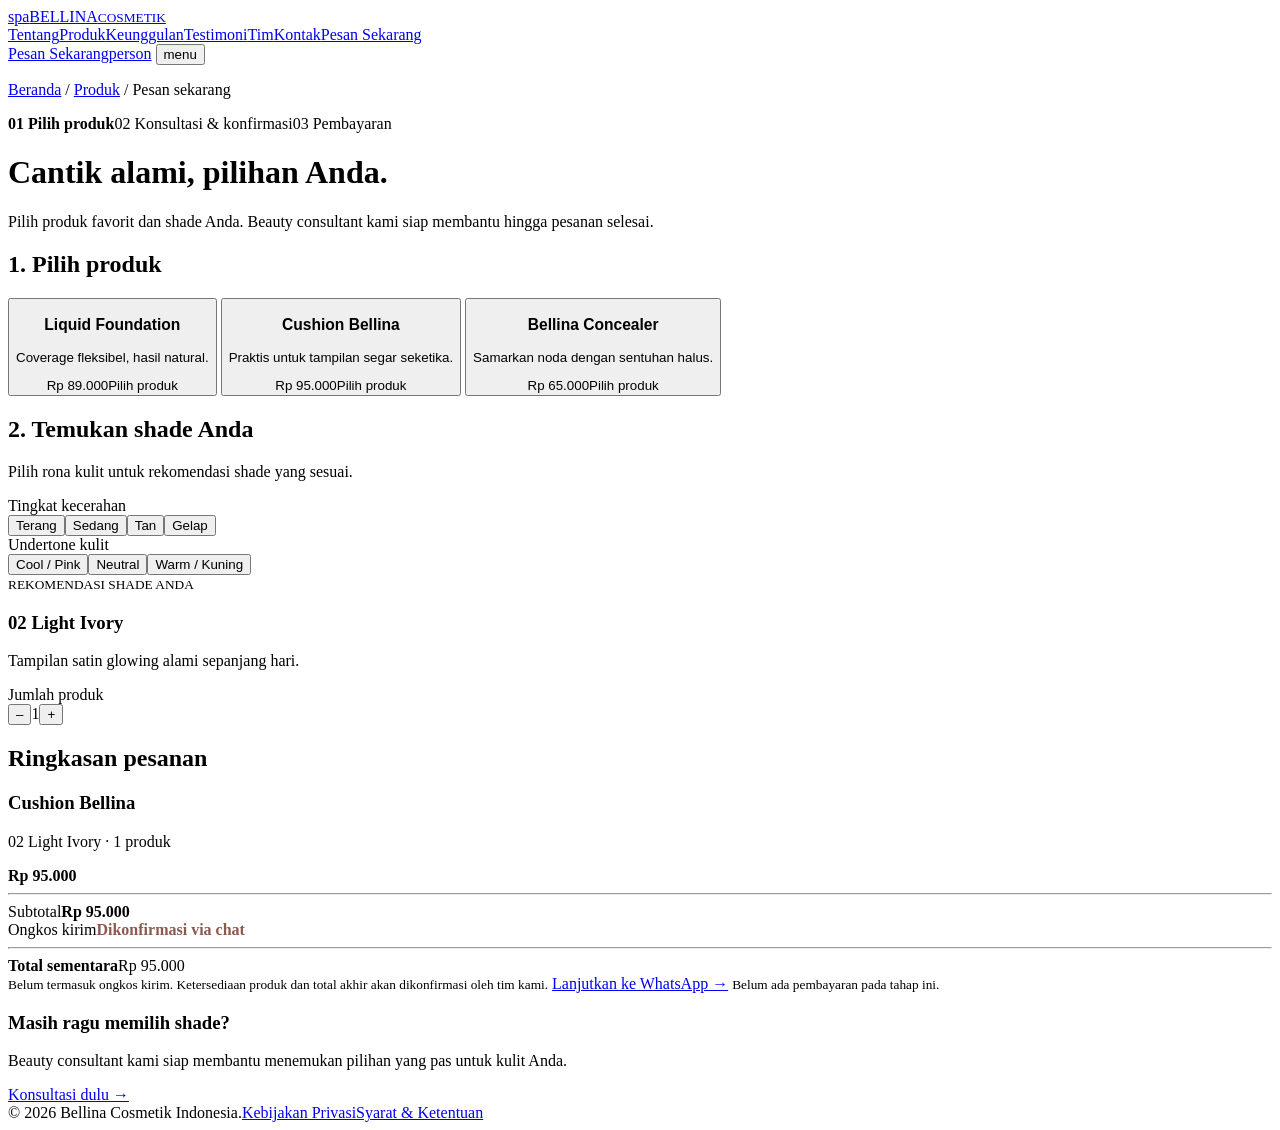
==== pesan.html @ e4ff0bbd "Add files via upload" ====
<!DOCTYPE html>
<html lang="id">
<head>
<meta charset="UTF-8">
<meta name="viewport" content="width=device-width, initial-scale=1">
<title>Pesan Sekarang — Bellina Cosmetik</title>
<link rel="preconnect" href="https://fonts.googleapis.com">
<link rel="preconnect" href="https://fonts.gstatic.com" crossorigin>
<link href="https://fonts.googleapis.com/css2?family=Playfair+Display:ital,wght@0,600;0,700;1,400&family=Plus+Jakarta+Sans:wght@400;500;600;700;800&family=Material+Symbols+Outlined:wght@300..500&display=swap" rel="stylesheet">
<link rel="stylesheet" href="css/style.css">
</head>
<body class="pgb">
<header class="nav"><div class="wrap bar">
  <a class="logo" href="index.html"><span class="ms">spa</span><span>BELLINA<small>COSMETIK</small></span></a>
  <nav id="menu">
    <a href="index.html#tentang">Tentang</a><a href="index.html#produk">Produk</a><a href="index.html#keunggulan">Keunggulan</a><a href="index.html#testimoni">Testimoni</a><a href="index.html#tim">Tim</a><a href="index.html#kontak">Kontak</a><a class="mo" href="pesan.html">Pesan Sekarang</a>
  </nav>
  <div class="nr"><a class="btn" href="pesan.html">Pesan Sekarang</a><a class="us" href="index.html#kontak" aria-label="Akun"><span class="ms">person</span></a>
  <button id="burger" aria-label="Buka menu" aria-expanded="false" aria-controls="menu"><span class="ms">menu</span></button></div>
</div></header>

<main class="pg"><div class="wrap">
  <p class="crumb"><a href="index.html">Beranda</a> / <a href="index.html#produk">Produk</a> / Pesan sekarang</p>
  <div class="steps"><b>01 Pilih produk</b><span>02 Konsultasi &amp; konfirmasi</span><span>03 Pembayaran</span></div>
  <h1>Cantik alami, pilihan Anda.</h1>
  <p class="lead">Pilih produk favorit dan shade Anda. Beauty consultant kami siap membantu hingga pesanan selesai.</p>

  <h2>1. Pilih produk</h2>
  <div class="g3">
    <button class="pc" data-p="foundation"><div class="th" style="--img:url(../assets/foundation.jpg)"></div><div class="in2"><h3>Liquid Foundation</h3><p>Coverage fleksibel, hasil natural.</p><div class="pr"><span>Rp 89.000</span><span class="tag">Pilih produk</span></div></div></button>
    <button class="pc" data-p="cushion"><div class="th" style="--img:url(../assets/cushion.jpg)"></div><div class="in2"><h3>Cushion Bellina</h3><p>Praktis untuk tampilan segar seketika.</p><div class="pr"><span>Rp 95.000</span><span class="tag">Pilih produk</span></div></div></button>
    <button class="pc" data-p="concealer"><div class="th" style="--img:url(../assets/concealer.jpg)"></div><div class="in2"><h3>Bellina Concealer</h3><p>Samarkan noda dengan sentuhan halus.</p><div class="pr"><span>Rp 65.000</span><span class="tag">Pilih produk</span></div></div></button>
  </div>

  <div class="lay">
    <div class="cd">
      <h2>2. Temukan shade Anda</h2>
      <p style="color:var(--mu)">Pilih rona kulit untuk rekomendasi shade yang sesuai.</p>
      <div class="lb">Tingkat kecerahan</div>
      <div class="opts"><button class="opt" data-t="0">Terang</button><button class="opt" data-t="1">Sedang</button><button class="opt" data-t="2">Tan</button><button class="opt" data-t="3">Gelap</button></div>
      <div class="lb">Undertone kulit</div>
      <div class="opts"><button class="opt" data-u="0">Cool / Pink</button><button class="opt" data-u="1">Neutral</button><button class="opt" data-u="2">Warm / Kuning</button></div>
      <div class="res" aria-live="polite"><span class="dot" id="sumDot"></span><div><small>REKOMENDASI SHADE ANDA</small><h3 id="shName">02 Light Ivory</h3><p>Tampilan satin glowing alami sepanjang hari.</p></div></div>
      <div class="qty"><span>Jumlah produk</span><div><button data-q="-1" aria-label="Kurangi jumlah">–</button><span id="qty">1</span><button data-q="1" aria-label="Tambah jumlah">+</button></div></div>
    </div>

    <aside class="cd sum" aria-label="Ringkasan pesanan">
      <h2>Ringkasan pesanan</h2>
      <div class="sh"><span class="th" id="sumImg" style="--img:url(../assets/cushion.jpg)"></span><div><h3 id="sumName">Cushion Bellina</h3><p id="sumShade">02 Light Ivory · 1 produk</p><b id="sumPrice">Rp 95.000</b></div></div>
      <hr>
      <div class="rw"><span>Subtotal</span><b id="sumSub">Rp 95.000</b></div>
      <div class="rw"><span>Ongkos kirim</span><b style="color:#8A5A4F">Dikonfirmasi via chat</b></div>
      <hr>
      <div class="rw" style="align-items:center"><b>Total sementara</b><span class="tot" id="sumTot">Rp 95.000</span></div>
      <small>Belum termasuk ongkos kirim. Ketersediaan produk dan total akhir akan dikonfirmasi oleh tim kami.</small>
      <a class="btn w" id="waBtn" href="#">Lanjutkan ke WhatsApp →</a>
      <small>Belum ada pembayaran pada tahap ini.</small>
    </aside>
  </div>

  <div class="help"><div><h3>Masih ragu memilih shade?</h3><p>Beauty consultant kami siap membantu menemukan pilihan yang pas untuk kulit Anda.</p></div><a class="btn wh" data-wa href="#">Konsultasi dulu →</a></div>
</div></main>

<footer><div class="wrap"><div class="fb" style="border:0;margin:0;padding:0"><span>© 2026 Bellina Cosmetik Indonesia.</span><span><a href="#">Kebijakan Privasi</a><a href="#">Syarat &amp; Ketentuan</a></span></div></div></footer>
<script src="js/script.js"></script>
</body>
</html>
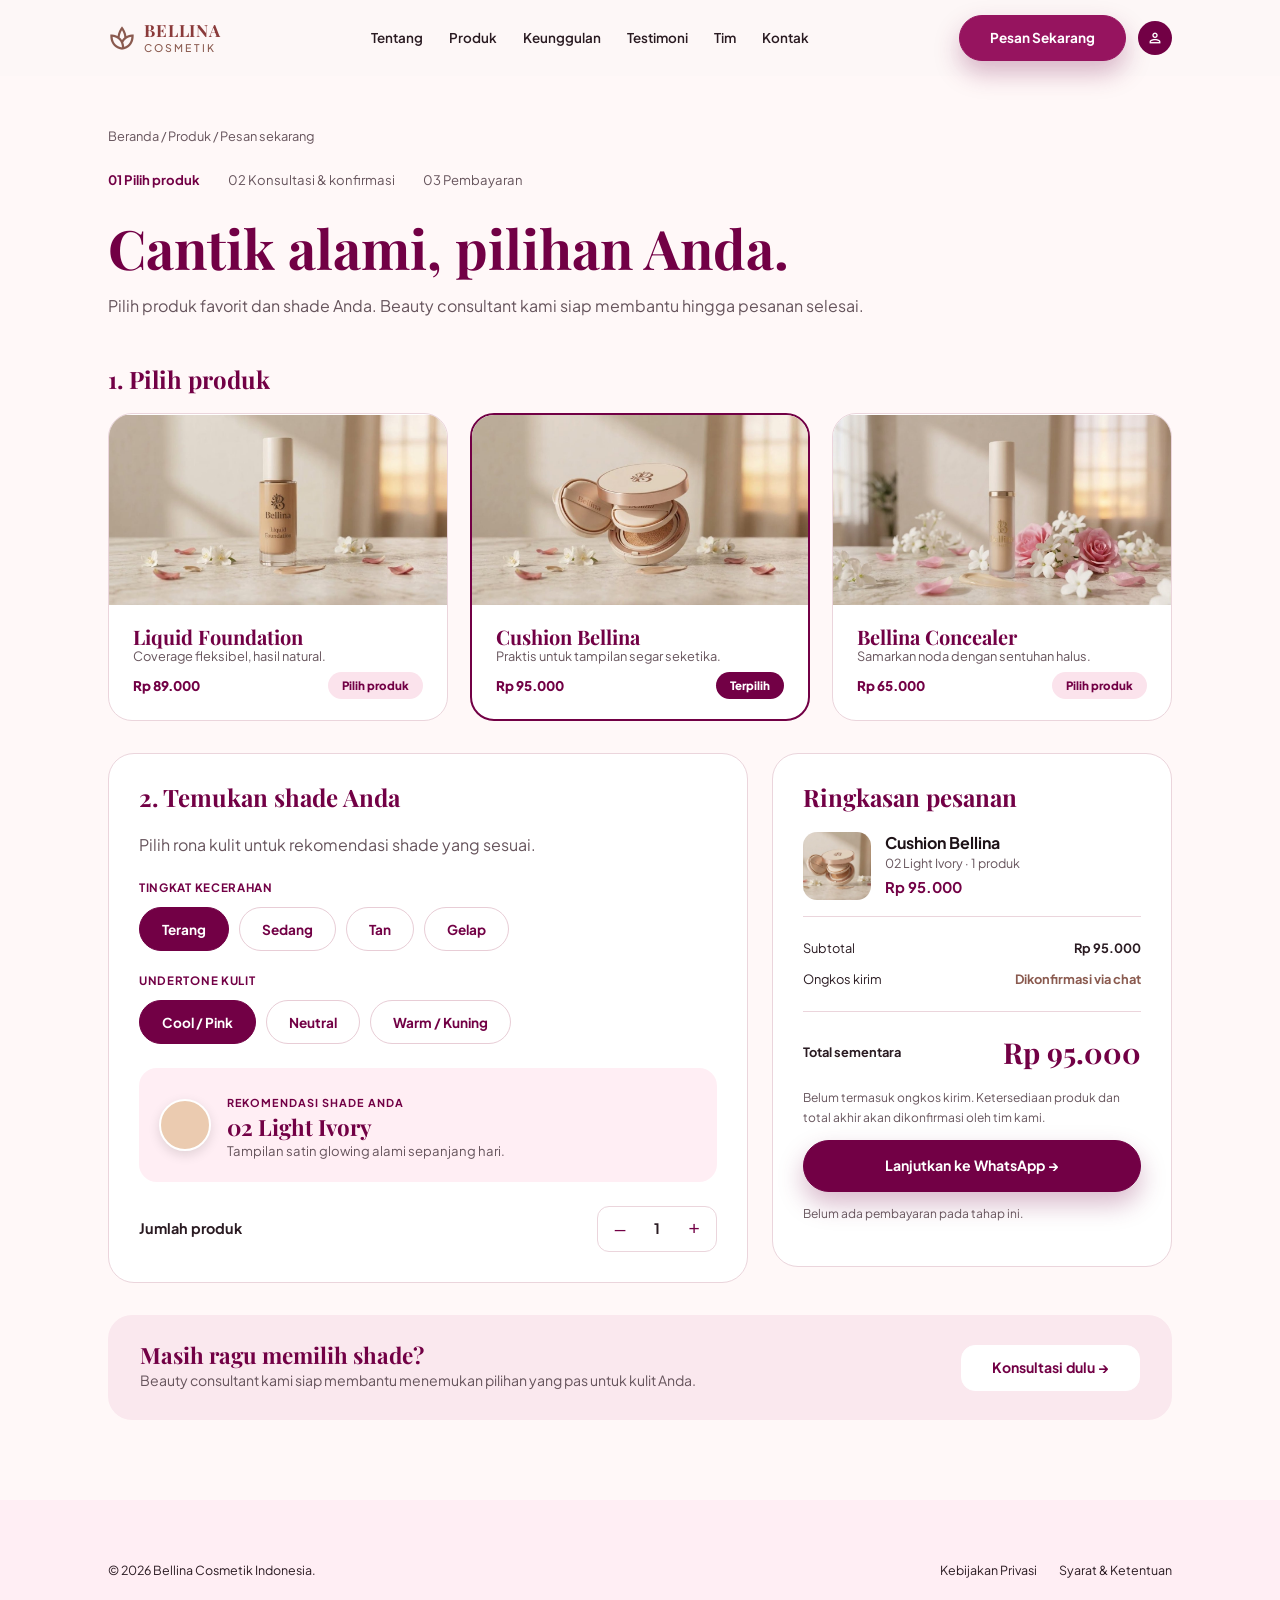
==== commit c347a975: "Add files via upload" ====
--- a/pesan.html
+++ b/pesan.html
@@ -7,7 +7,7 @@
 <link rel="preconnect" href="https://fonts.googleapis.com">
 <link rel="preconnect" href="https://fonts.gstatic.com" crossorigin>
 <link href="https://fonts.googleapis.com/css2?family=Playfair+Display:ital,wght@0,600;0,700;1,400&family=Plus+Jakarta+Sans:wght@400;500;600;700;800&family=Material+Symbols+Outlined:wght@300..500&display=swap" rel="stylesheet">
-<link rel="stylesheet" href="css/style.css">
+<link rel="stylesheet" href="style.css">
 </head>
 <body class="pgb">
 <header class="nav"><div class="wrap bar">
@@ -27,9 +27,9 @@
 
   <h2>1. Pilih produk</h2>
   <div class="g3">
-    <button class="pc" data-p="foundation"><div class="th" style="--img:url(../assets/foundation.jpg)"></div><div class="in2"><h3>Liquid Foundation</h3><p>Coverage fleksibel, hasil natural.</p><div class="pr"><span>Rp 89.000</span><span class="tag">Pilih produk</span></div></div></button>
-    <button class="pc" data-p="cushion"><div class="th" style="--img:url(../assets/cushion.jpg)"></div><div class="in2"><h3>Cushion Bellina</h3><p>Praktis untuk tampilan segar seketika.</p><div class="pr"><span>Rp 95.000</span><span class="tag">Pilih produk</span></div></div></button>
-    <button class="pc" data-p="concealer"><div class="th" style="--img:url(../assets/concealer.jpg)"></div><div class="in2"><h3>Bellina Concealer</h3><p>Samarkan noda dengan sentuhan halus.</p><div class="pr"><span>Rp 65.000</span><span class="tag">Pilih produk</span></div></div></button>
+    <button class="pc" data-p="foundation"><div class="th" style="--img:url(foundation.jpg)"></div><div class="in2"><h3>Liquid Foundation</h3><p>Coverage fleksibel, hasil natural.</p><div class="pr"><span>Rp 89.000</span><span class="tag">Pilih produk</span></div></div></button>
+    <button class="pc" data-p="cushion"><div class="th" style="--img:url(cushion.jpg)"></div><div class="in2"><h3>Cushion Bellina</h3><p>Praktis untuk tampilan segar seketika.</p><div class="pr"><span>Rp 95.000</span><span class="tag">Pilih produk</span></div></div></button>
+    <button class="pc" data-p="concealer"><div class="th" style="--img:url(concealer.jpg)"></div><div class="in2"><h3>Bellina Concealer</h3><p>Samarkan noda dengan sentuhan halus.</p><div class="pr"><span>Rp 65.000</span><span class="tag">Pilih produk</span></div></div></button>
   </div>
 
   <div class="lay">
@@ -46,7 +46,7 @@
 
     <aside class="cd sum" aria-label="Ringkasan pesanan">
       <h2>Ringkasan pesanan</h2>
-      <div class="sh"><span class="th" id="sumImg" style="--img:url(../assets/cushion.jpg)"></span><div><h3 id="sumName">Cushion Bellina</h3><p id="sumShade">02 Light Ivory · 1 produk</p><b id="sumPrice">Rp 95.000</b></div></div>
+      <div class="sh"><span class="th" id="sumImg" style="--img:url(cushion.jpg)"></span><div><h3 id="sumName">Cushion Bellina</h3><p id="sumShade">02 Light Ivory · 1 produk</p><b id="sumPrice">Rp 95.000</b></div></div>
       <hr>
       <div class="rw"><span>Subtotal</span><b id="sumSub">Rp 95.000</b></div>
       <div class="rw"><span>Ongkos kirim</span><b style="color:#8A5A4F">Dikonfirmasi via chat</b></div>
@@ -62,6 +62,6 @@
 </div></main>
 
 <footer><div class="wrap"><div class="fb" style="border:0;margin:0;padding:0"><span>© 2026 Bellina Cosmetik Indonesia.</span><span><a href="#">Kebijakan Privasi</a><a href="#">Syarat &amp; Ketentuan</a></span></div></div></footer>
-<script src="js/script.js"></script>
+<script src="script.js"></script>
 </body>
 </html>
--- a/style.css
+++ b/style.css
@@ -0,0 +1,128 @@
+:root{--m:#96145F;--d:#720045;--ac:#8A5A4F;--pk:#FFEEF4;--ow:#FDF7F7;--bd:#E8CDD6;--p2:#FBE3EC;--tx:#2A1B22;--mu:#66545C;--sh:0 14px 40px rgba(150,20,95,.1)}
+*{box-sizing:border-box;margin:0}
+html{scroll-behavior:smooth;scroll-padding-top:90px}
+body{font:16px/1.65 'Plus Jakarta Sans',sans-serif;color:var(--tx);background:var(--ow);overflow-x:hidden}
+img{max-width:100%;display:block}a{color:inherit;text-decoration:none}ul{padding:0;list-style:none}
+h1,h2,h3{font-family:'Playfair Display',serif;color:var(--d);line-height:1.15;font-weight:700}
+h2{font-size:clamp(2.1rem,4.6vw,3.2rem)}em{font-style:italic;font-weight:400;color:var(--ac)}
+:focus-visible{outline:2px solid var(--m);outline-offset:3px}
+.ms{font:normal 20px/1 'Material Symbols Outlined';display:inline-block;width:1em;height:1em;overflow:hidden;vertical-align:middle;letter-spacing:normal;white-space:nowrap;font-feature-settings:'liga'}
+.wrap{max-width:1120px;margin:auto;padding:0 28px}
+section{padding:110px 0;position:relative}.pk{background:var(--pk)}.ow{background:var(--ow)}
+.head{text-align:center;margin-bottom:64px}.head h2{margin:10px 0 12px}.head p{color:var(--mu);max-width:470px;margin:auto;font-size:.95rem}
+.head::after{content:"";display:block;width:46px;height:1.5px;background:var(--ac);margin:22px auto 0;opacity:.7}
+.eb{display:inline-flex;align-items:center;gap:6px;font-size:.72rem;font-weight:700;letter-spacing:.2em;text-transform:uppercase;color:var(--ac)}.eb .ms{font-size:16px}
+.eb.pill{padding:7px 18px;border-radius:999px;background:var(--p2);border:1px solid #F1C9D8}
+.btn{display:inline-flex;align-items:center;justify-content:center;gap:8px;height:52px;padding:0 30px;border-radius:18px;font-family:inherit;font-weight:700;font-size:.88rem;border:1.5px solid var(--d);background:var(--d);color:#fff;cursor:pointer;transition:.25s;box-shadow:0 12px 26px rgba(114,0,69,.28)}
+.btn:hover{transform:translateY(-2px);background:#58003A}
+.btn.ol{background:transparent;color:var(--d);border-color:#C9A0B0;box-shadow:none}.btn.ol:hover{background:var(--p2)}
+.btn.pl{border-radius:999px}.btn.w{width:100%;border-radius:999px}.btn.sm{height:46px;padding:0 24px;border-radius:14px}
+.nav{position:sticky;top:0;z-index:50;background:rgba(253,247,247,.92);backdrop-filter:blur(14px);transition:box-shadow .3s}.nav.sc{box-shadow:0 6px 24px rgba(150,20,95,.1)}
+.bar{display:flex;align-items:center;justify-content:space-between;height:76px;gap:20px}
+.logo{display:flex;align-items:center;gap:8px;color:#8A3A3A;font:700 1.05rem/1 'Playfair Display',serif;letter-spacing:.05em}.logo .ms{font-size:28px;color:#8A5A4F}
+.logo small{display:block;font:500 .66rem 'Plus Jakarta Sans',sans-serif;letter-spacing:.2em;margin-top:2px;color:var(--ac)}
+#menu{display:flex;align-items:center;gap:26px;font-size:.84rem;font-weight:600}#menu a:not(.btn):hover{color:var(--m)}
+.nr{display:flex;align-items:center;gap:12px}.nr .btn{background:var(--m);border-color:var(--m);border-radius:999px;height:46px;font-size:.85rem}
+.us{width:34px;height:34px;border-radius:50%;background:var(--d);color:#fff;display:grid;place-items:center}.us .ms{font-size:18px}
+#burger{display:none;background:none;border:0;color:var(--m);cursor:pointer}#burger .ms{font-size:30px}
+.g2{display:grid;gap:56px;align-items:center}
+.fr{width:100%;position:relative;padding:9px;background:linear-gradient(160deg,#FFF7F3,#F4CFDC);border:1.5px solid #D9AEBB;box-shadow:0 0 0 7px rgba(255,255,255,.4),0 30px 70px rgba(222,110,160,.38);border-radius:var(--br,60px)}
+.ph{height:var(--h,420px);border-radius:inherit;background:var(--img) var(--pos,center)/cover,#EBD6D2;position:relative;overflow:hidden}
+.cap{position:static;margin:9px 6px 2px;background:rgba(255,255,255,.95);border-radius:18px;padding:11px 16px;display:flex;justify-content:space-between;align-items:center;gap:10px;font:700 .8rem 'Plus Jakarta Sans',sans-serif;color:var(--d)}
+.cap small{display:block;font-weight:500;color:var(--mu);font-size:.68rem;letter-spacing:.05em;text-transform:uppercase}.cap.c{text-align:center;justify-content:center;font:700 1rem 'Playfair Display',serif}.cap.c.s{font:700 .82rem 'Plus Jakarta Sans',sans-serif}.cap.col{flex-direction:column;gap:0}.cap.col small{text-transform:none;letter-spacing:0;font-weight:400}
+.ci{flex:none;width:34px;height:34px;border-radius:50%;background:var(--p2);border:1px solid var(--bd);display:grid;place-items:center}.ci .ms{font-size:18px}
+.sp{position:absolute;color:#B88C86;font-size:1.3rem;line-height:1}
+.cd{background:#fff;border:1.5px solid var(--bd);border-radius:28px;box-shadow:var(--sh)}
+.fc{display:flex;gap:14px;padding:20px 22px;align-items:flex-start}.fc h3,.fk h3{font:700 1rem 'Plus Jakarta Sans',sans-serif;color:var(--d);margin-bottom:2px}.fc p,.fk p{font-size:.85rem;color:var(--mu);line-height:1.5}
+.ib{flex:none;width:40px;height:40px;border-radius:12px;background:var(--p2);border:1px solid #F1C9D8;color:var(--d);display:grid;place-items:center}
+.fk{padding:18px 20px;border-radius:22px}.fk .ms{color:var(--ac);font-size:22px;margin-bottom:6px}.fk h3{font-size:.95rem}
+.hero{padding:70px 0 120px;background:radial-gradient(circle at 80% 30%,#FAD3E3,transparent 60%),var(--pk)}
+.hero .g2{grid-template-columns:1.1fr .9fr}
+.hero h1{font-size:clamp(2.8rem,6vw,4.1rem);margin:20px 0 10px;color:var(--d)}.hero h1 em{color:var(--ac)}
+.hero .tl{font:700 1.5rem 'Playfair Display',serif;color:#1d1217}.hero .q{font-style:italic;margin:8px 0 28px;color:#3a2a33}
+.row{display:flex;gap:14px;flex-wrap:wrap}.hero .row{margin-bottom:34px}
+.chip{display:inline-flex;align-items:center;gap:6px;padding:8px 16px;border-radius:999px;background:#fff;border:1.5px solid var(--bd);font-size:.8rem;font-weight:600;box-shadow:0 6px 16px rgba(150,20,95,.06)}
+.chip.k{background:var(--p2);border-color:#F1C9D8;box-shadow:none;font-weight:500;font-size:.72rem;color:var(--d);padding:6px 14px}
+.hero .fr{--br:130px 130px 44px 44px;--h:310px;--pos:center;width:min(100%,310px);margin-left:auto}
+.dc{position:absolute;top:-50px;left:-50px;width:110px;height:110px;border:1.5px dashed #E4B8C8;border-radius:50%;display:grid;place-items:center;color:#B88C86}
+.ten{grid-template-columns:.85fr 1.15fr}.ten .fr{--br:110px 40px 44px 30px;--h:310px;--pos:52% center;max-width:400px;margin:auto}
+.ph.top{--pos:center}
+.ph2{padding:34px 36px;border-radius:32px}.ph2 .hd{display:flex;gap:12px;align-items:center;margin-bottom:18px}
+.ph2 .hd small{display:block;font-size:.66rem;letter-spacing:.14em;font-weight:700;color:var(--ac);text-transform:uppercase}.ph2 .hd h3{font-size:1.2rem}
+.qb{width:38px;height:38px;border-radius:12px;background:var(--p2);border:1px solid #F1C9D8;display:grid;place-items:center;font:700 .9rem 'Playfair Display',serif;color:var(--d)}
+.ph2 .ld{font-size:1.12rem;font-weight:500;line-height:1.75;margin-bottom:12px;color:#2A1B22}.ph2 p{font-size:.9rem;color:#3b2c33}
+.ph2 hr{border:0;border-top:1px solid var(--bd);margin:22px 0}.m3{display:grid;grid-template-columns:repeat(3,1fr);gap:12px}
+.m3 div{border:1.5px solid #E5B9C8;background:var(--pk);border-radius:16px;padding:10px 12px;font-size:.72rem;color:var(--mu);line-height:1.3}.m3 b{display:flex;gap:4px;align-items:center;color:var(--d);font-size:.82rem}.m3 .ms{font-size:18px}
+.mg{grid-template-columns:.8fr 1.2fr}.mg .bk{position:relative;width:100%;max-width:310px;margin:auto}
+.bk::before{content:"";position:absolute;inset:-16px 30px 40px -20px;background:var(--m);border-radius:80px 40px 30px 30px}
+.mg .fr{--br:90px 30px 44px 30px;--h:410px;--pos:center top}.mg .cap{justify-content:center;font-size:.75rem}.dot2{width:7px;height:7px;border-radius:50%;background:#22C55E;display:inline-block;margin-right:6px}
+.st{display:grid;gap:14px}.st .fc{padding:18px 22px}
+.fd{grid-template-columns:.8fr 1.2fr}.fd .fr{--br:170px 170px 24px 24px;--h:400px;max-width:340px;margin:auto}
+.g22{display:grid;grid-template-columns:1fr 1fr;gap:14px}.wd{grid-column:1/-1}
+.pb{display:flex;justify-content:space-between;align-items:center;gap:16px;flex-wrap:wrap;margin-top:14px;background:var(--p2);border:1.5px solid #E5B9C8;border-radius:24px;padding:16px 24px}
+.pb small{display:block;font-size:.66rem;letter-spacing:.12em;font-weight:700;color:var(--ac);text-transform:uppercase}.pb b{font:700 1.3rem 'Playfair Display',serif;color:var(--d)}.pb span{font-size:.92rem;font-weight:500}
+.cu{grid-template-columns:.8fr 1.2fr;align-items:start}.cu .fr{--br:44px;--h:340px;max-width:340px;margin:0 auto}
+.cs{display:flex;flex-wrap:wrap;gap:8px;justify-content:center;margin:22px 0 14px}.cu .pb{justify-content:center;margin:0;text-align:center}
+.fdr{padding:34px 38px}.fdr h3{font-size:1.45rem;margin-bottom:8px}.fdr>p{font-size:.92rem;color:#3b2c33}
+.lb{font-size:.72rem;font-weight:700;letter-spacing:.06em;text-transform:uppercase;color:var(--d);margin:20px 0 10px}
+.tn{display:grid;grid-template-columns:repeat(4,1fr);gap:10px}
+.tc2{background:#fff;border:1.5px solid var(--bd);border-radius:16px;padding:14px 6px;text-align:center;cursor:pointer;font-family:inherit;transition:.2s}
+.tc2 i{display:block;width:34px;height:34px;border-radius:50%;margin:0 auto 6px;border:1.5px solid #D9AEBB}.tc2 b{display:block;font-size:.82rem;color:var(--d)}.tc2 span{font-size:.64rem;color:var(--mu)}
+.tc2.on{background:var(--p2);border-color:var(--d);border-width:2px}
+.opts{display:flex;gap:10px;flex-wrap:wrap}
+.opt{height:44px;padding:0 22px;border-radius:999px;border:1.5px solid var(--bd);background:#fff;font-family:inherit;font-weight:700;font-size:.85rem;color:var(--d);cursor:pointer;transition:.2s}.opt:hover{border-color:var(--m)}.opt.on{background:var(--d);border-color:var(--d);color:#fff}
+.rs{border:1.5px solid #D9AEBB;background:var(--pk);border-radius:18px;padding:20px 22px;margin:26px 0 14px}.rs small{display:flex;gap:6px;align-items:center;font-size:.72rem;font-weight:700;letter-spacing:.08em;color:var(--d)}.rs h4{font:700 1.15rem 'Playfair Display',serif;color:var(--d);margin:6px 0 4px}.rs p{font-size:.8rem;color:#3b2c33;line-height:1.5}
+.cn{grid-template-columns:1.1fr .9fr;align-items:start}.cn .g22{gap:12px}.cn .fk{padding:14px 16px}.cn .fk h3{font-size:.9rem}.cn .fk p{font-size:.78rem}
+.cl{padding:22px;margin-top:20px}.cl .hd{display:flex;justify-content:space-between;align-items:center;gap:8px;flex-wrap:wrap;margin-bottom:14px;font-size:.72rem;font-weight:700;letter-spacing:.08em;color:var(--ac);text-transform:uppercase}
+.cl .hd span{background:var(--p2);color:var(--d);padding:5px 12px;border-radius:999px;font-size:.68rem;text-transform:none;letter-spacing:0}
+.ba{display:grid;grid-template-columns:1fr 1.15fr;gap:14px}.ba div{border-radius:16px;padding:14px 16px;font-size:.78rem;line-height:1.5;background:var(--p2)}.ba b{display:block;font-size:.8rem;color:var(--d);margin-bottom:4px}.ba div+div{background:#fff;border:1.5px solid #B5738F}
+.cc .fr{--br:120px 50px 44px 30px;--h:340px;max-width:340px;margin:auto}
+.cw{grid-template-columns:1.1fr .9fr}
+.dk{background:var(--d);color:#fff}.dk h2{color:#fff}.dk h2 em{color:#F8C8DC}.dk .head p{color:#F4B7D0}.dk .eb{color:#fff}.dk .head::after{background:#F4B7D0}
+.tg{display:grid;grid-template-columns:repeat(4,1fr);gap:22px}
+.tt{background:rgba(255,255,255,.12);border:1px solid rgba(255,255,255,.22);border-radius:26px;padding:26px 24px;display:flex;flex-direction:column;gap:14px;box-shadow:0 20px 40px rgba(0,0,0,.2)}
+.tt .s{color:#F8D7E3;letter-spacing:3px}.tt p{font-size:.88rem;font-style:italic;flex:1;line-height:1.7}.tt hr{border:0;border-top:1px solid rgba(255,255,255,.2)}
+.who{display:flex;gap:12px;align-items:center;font-size:.8rem;color:#F4D0DE}.who b{display:block;font-size:.95rem;color:#fff}.av{position:relative;overflow:hidden;flex:none;width:46px;height:46px;border-radius:50%;border:2px solid #F4B7D0;background:#B8447F;display:grid;place-items:center;font-weight:700;color:#fff}.av img{position:absolute;inset:0;width:100%;height:100%;object-fit:cover}
+.od .fr{--br:150px 150px 44px 40px;--h:400px;max-width:320px;margin:auto}.od .g22{gap:16px}
+.ct{padding:24px}.ct .ib{margin-bottom:14px;width:44px;height:44px;border-radius:50%}.ct h3{font:700 1.05rem 'Plus Jakarta Sans',sans-serif;color:var(--d);margin-bottom:6px}.ct p{font-size:.84rem;color:#3b2c33;margin-bottom:14px}
+.ct a{font-size:.74rem;font-weight:800;letter-spacing:.06em;color:var(--d);text-transform:uppercase}.ct .gr{background:#22C55E;color:#fff;border-color:#22C55E}.ct a.g{color:#22C55E}
+.mp{height:44px;border-radius:999px;border:1.5px solid #D9AEBB;background:linear-gradient(120deg,#CDE7F3,#E8F3F8 50%,#C5E2F0)}
+.tm3{display:grid;grid-template-columns:repeat(3,1fr);gap:26px;position:relative}.tm3::before{content:"";position:absolute;left:16%;right:16%;top:44px;border-top:1.5px solid var(--bd)}
+.tm{text-align:center;padding:26px 24px;position:relative}.tm .a{width:88px;height:88px;margin:-6px auto 14px;border-radius:50%;border:3px solid #8A3A5A;background:var(--img) var(--pos,center 25%)/cover;box-shadow:0 8px 20px rgba(114,0,69,.2)}
+.tm h3{font:700 1rem 'Plus Jakarta Sans',sans-serif}.tm .r{display:inline-block;margin:8px 0 10px;padding:3px 14px;border-radius:999px;background:var(--p2);border:1px solid #F1C9D8;font-size:.66rem;font-weight:800;letter-spacing:.06em;color:var(--d)}.tm p{font-size:.8rem;color:#3b2c33}
+.cta .cd{padding:62px 66px;border-radius:30px}.cta .g2{grid-template-columns:.8fr 1.2fr}.cta .fr{--br:44px;--h:380px;--pos:center;max-width:300px}
+.cta h2{font-size:clamp(1.9rem,3.6vw,2.6rem);margin:8px 0 14px}.cta p{color:#3b2c33;margin-bottom:24px}
+.fw{position:fixed;right:22px;bottom:22px;z-index:60;display:flex;gap:10px;align-items:center;background:#fff;border:1.5px solid var(--bd);border-radius:999px;padding:6px 18px 6px 6px;font-size:.7rem;line-height:1.3;box-shadow:0 14px 30px rgba(114,0,69,.18)}.fw b{display:block;font-size:.76rem}.fw i{width:34px;height:34px;border-radius:50%;background:#22C55E;color:#fff;display:grid;place-items:center}.fw i .ms{font-size:18px}
+footer{background:var(--pk);padding:60px 0 24px}.fg{display:grid;grid-template-columns:1.5fr 1fr 1.2fr;gap:48px}
+footer h4{font-size:.8rem;letter-spacing:.1em;color:var(--d);margin-bottom:12px;text-transform:uppercase}footer p,footer li{font-size:.88rem;margin-bottom:6px;color:#2a1b22}footer li a:hover{color:var(--m)}
+.fb{display:flex;justify-content:space-between;gap:16px;flex-wrap:wrap;border-top:1px solid var(--bd);margin-top:36px;padding-top:22px;font-size:.78rem;color:#2a1b22}.fb a{margin-left:22px}
+.pgb{background:#FFF8F8}.pg{padding:50px 0 80px}.crumb{font-size:.8rem;color:var(--mu)}.steps{display:flex;gap:28px;flex-wrap:wrap;font-size:.82rem;color:var(--mu);margin:22px 0 26px}.steps b{color:var(--d)}
+.pg h1{font-size:clamp(2.3rem,5vw,3.4rem)}.pg .lead{color:var(--mu);margin:14px 0 46px}.pg h2{font-size:1.5rem;margin-bottom:20px}.g3{display:grid;grid-template-columns:repeat(3,1fr);gap:22px}
+.pc{text-align:left;font-family:inherit;color:inherit;padding:0;overflow:hidden;border:1.5px solid #EBD5DC;border-radius:24px;background:#fff;cursor:pointer;transition:.25s}.pc:hover{transform:translateY(-4px);box-shadow:var(--sh)}.pc.on{border:2px solid var(--d)}
+.pc .th{height:190px;background:var(--img) center/cover,#EBD6D2}.pc .in2{padding:20px 24px}.pc h3{font-size:1.25rem}.pc p{font-size:.8rem;color:var(--mu)}
+.pc .pr{display:flex;justify-content:space-between;align-items:center;margin-top:8px;font-weight:800;color:var(--d)}.tag{padding:6px 14px;border-radius:999px;background:var(--p2);font-size:.72rem;color:var(--d)}.pc.on .tag{background:var(--d);color:#fff}
+.lay{display:grid;grid-template-columns:1.6fr 1fr;gap:24px;margin-top:32px;align-items:start}.lay .cd{padding:30px;border-radius:26px;box-shadow:none;border-color:#EBD5DC}
+.res{display:flex;gap:16px;align-items:center;background:var(--pk);border-radius:18px;padding:20px;margin:24px 0}.res small{font-size:.68rem;letter-spacing:.1em;font-weight:700;color:var(--d)}.res h3{font-size:1.4rem}.res p{font-size:.82rem;color:var(--mu)}
+.dot{flex:none;width:52px;height:52px;border-radius:50%;background:#EBCBB0;border:2px solid #fff;box-shadow:0 4px 12px rgba(0,0,0,.12);transition:background .3s}
+.qty{display:flex;justify-content:space-between;align-items:center;margin-top:22px;font-weight:700;font-size:.9rem}.qty div{display:flex;align-items:center;border:1.5px solid #EBD5DC;border-radius:12px}.qty button{width:44px;height:44px;border:0;background:none;font-size:1.2rem;cursor:pointer;color:var(--d)}.qty span{min-width:30px;text-align:center}
+.sh{display:flex;gap:14px;align-items:center}.sh .th{flex:none;width:68px;height:68px;border-radius:14px;background:var(--img) center/cover,#EBD6D2}.sh h3{font:700 1rem 'Plus Jakarta Sans',sans-serif;color:#1d1217}.sh p{font-size:.78rem;color:var(--mu)}.sh b{font-size:.92rem;color:var(--d)}
+.sum .rw{display:flex;justify-content:space-between;font-size:.8rem;padding:5px 0}.sum hr{border:0;border-top:1px solid #EBD5DC;margin:16px 0}.sum .tot{font:700 1.8rem 'Playfair Display',serif;color:var(--d)}.sum small{display:block;color:var(--mu);font-size:.75rem;margin:12px 0}
+.help{display:flex;justify-content:space-between;align-items:center;gap:20px;flex-wrap:wrap;background:#FAE8EE;border-radius:24px;padding:28px 32px;margin-top:32px}.help h3{font-size:1.4rem}.help p{color:var(--mu);font-size:.88rem}.btn.wh{background:#fff;color:var(--d);border-color:#fff;box-shadow:none;height:46px;border-radius:14px}
+.rv{opacity:0;transform:translateY(18px);transition:opacity .7s,transform .7s}.rv.in{opacity:1;transform:none}
+@media(max-width:900px){.dc{display:none}.g2>*,.wrap>*{min-width:0}section{padding:70px 0}.hero{padding:40px 0 70px}.g2,.hero .g2,.ten,.mg,.fd,.cu,.cn,.cw,.cta .g2,.lay,.fg,.g3,.tm3,.g22{grid-template-columns:1fr}.hero .fr{margin:0 auto}.g2{gap:44px}.tg{grid-template-columns:1fr 1fr}.tm3::before{display:none}.cta .cd{padding:30px 22px}
+#burger{display:block}#menu{position:absolute;top:76px;left:0;right:0;flex-direction:column;align-items:stretch;gap:0;background:var(--ow);padding:8px 28px 22px;box-shadow:0 20px 30px rgba(150,20,95,.1);display:none}#menu.open{display:flex}#menu a{padding:11px 0}.nr .us{display:none}.nr .btn{display:none}.fdr{padding:26px 20px}.cd.ph2{padding:26px 22px}.fw div{display:none}.fw{padding:6px}}
+@media(max-width:560px){.tg{grid-template-columns:1fr}.m3,.ba{grid-template-columns:1fr}.tn{grid-template-columns:1fr 1fr}.hero .fr{--h:460px}}
+@media(prefers-reduced-motion:reduce){.rv{opacity:1;transform:none;transition:none}html{scroll-behavior:auto}*{transition:none!important}}
+.c3{grid-template-columns:repeat(3,1fr)!important;gap:10px}@media(max-width:560px){.c3{grid-template-columns:1fr 1fr!important}}.mo{display:none}@media(max-width:900px){.mo{display:block;font-weight:700;color:var(--m)}}
+.dk .wrap{max-width:1240px}.dk .head p{max-width:780px}.dk .head::after{width:80px;background:#fff;opacity:.85}
+.tt{border-radius:36px;padding:30px 30px 26px}.tt p{font-size:.92rem}
+.dn{text-align:center;margin-top:34px;font-size:.75rem;color:#F4B7D0;opacity:.85}
+.av svg{width:100%;height:100%;display:block}
+/* Testimoni: disamakan dengan desain Figma (foto asli, kartu lebih lega) */
+.dk .wrap{max-width:1440px}
+.tg{gap:28px}
+.tt{border-radius:40px;padding:32px 30px 28px;gap:18px}
+.tt p{font-size:1.02rem;line-height:1.75}
+.tt .s{font-size:1.05rem}
+.who{gap:14px}.who b{font-size:1.05rem;margin-bottom:2px}
+.av{width:56px;height:56px;border-width:1.5px;border-color:#F4B7D0}
